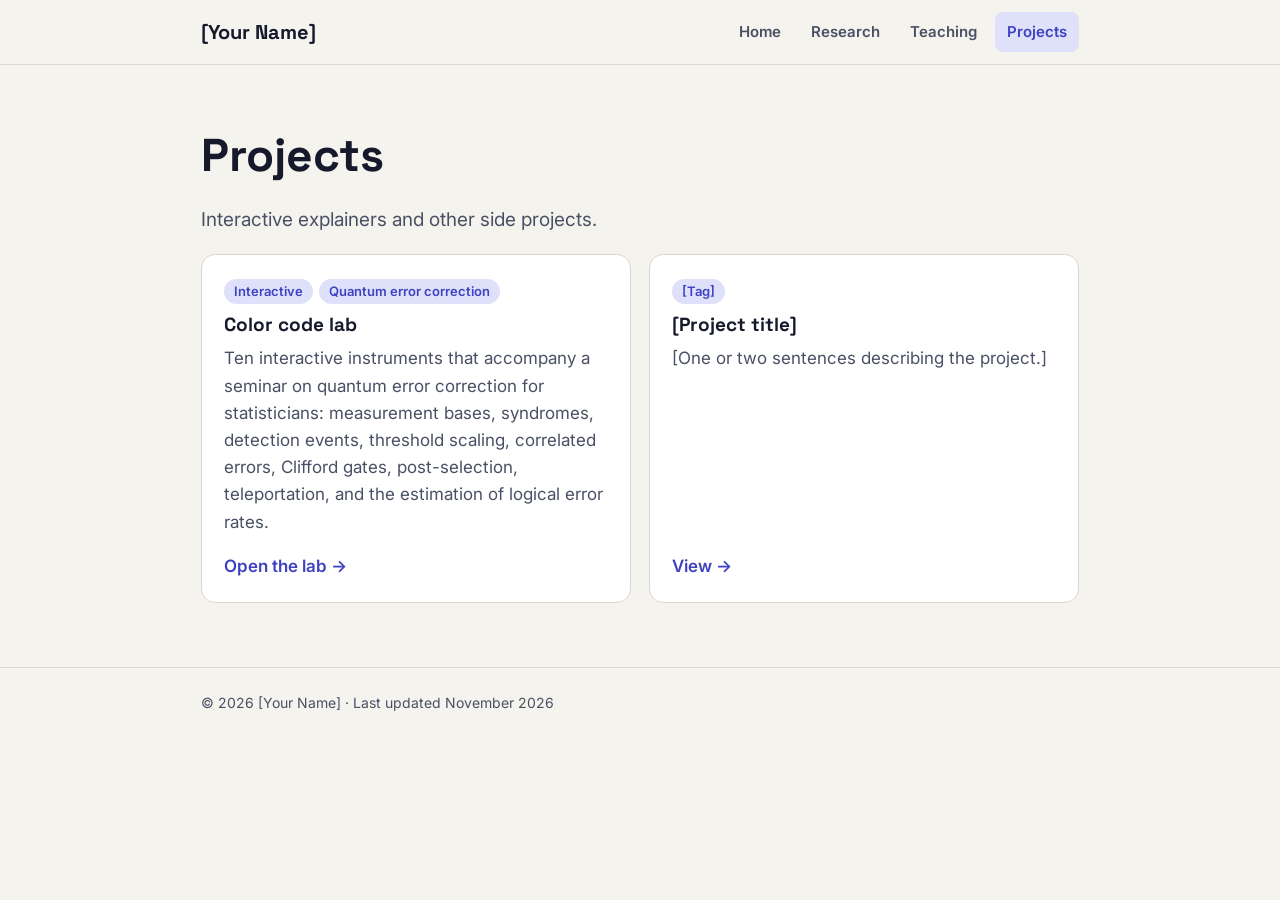
==== projects/index.html @ e616380e "Add files via upload" ====
<!DOCTYPE html>
<html lang="en">
<head>
<meta charset="utf-8">
<meta name="viewport" content="width=device-width, initial-scale=1">
<title>Projects · [Your Name]</title>
<link rel="stylesheet" href="https://fonts.googleapis.com/css2?family=Space+Grotesk:wght@500;700&family=Inter:wght@400;600&display=swap">
<link rel="stylesheet" href="../assets/style.css">
</head>
<body>
<header class="site-header">
  <div class="wrap">
    <a class="site-name" href="../index.html">[Your Name]</a>
    <nav class="site-nav" aria-label="Main">
      <a href="../index.html">Home</a>
      <a href="../research.html">Research</a>
      <a href="../teaching.html">Teaching</a>
      <a href="index.html" aria-current="page">Projects</a>
    </nav>
  </div>
</header>

<main>
  <div class="wrap">
    <h1>Projects</h1>
    <p class="lede">Interactive explainers and other side projects.</p>

    <div class="cards">
      <article class="card">
        <span><span class="tag">Interactive</span><span class="tag">Quantum error correction</span></span>
        <h3>Color code lab</h3>
        <p>Ten interactive instruments that accompany a seminar on quantum error correction for statisticians: measurement bases, syndromes, detection events, threshold scaling, correlated errors, Clifford gates, post-selection, teleportation, and the estimation of logical error rates.</p>
        <a class="more" href="color-code-lab/index.html">Open the lab →</a>
      </article>
      <article class="card">
        <span><span class="tag">[Tag]</span></span>
        <h3>[Project title]</h3>
        <p>[One or two sentences describing the project.]</p>
        <a class="more" href="[link]">View →</a>
      </article>
    </div>
  </div>
</main>

<footer class="site-footer"><div class="wrap">© 2026 [Your Name] · Last updated November 2026</div></footer>
</body>
</html>
---- assets/style.css ----
/* Shared styles for the site. Colours follow the color code lab: paper, ink, indigo accent. */
:root {
  color-scheme: light dark;
  --bg: #F5F3EE;
  --panel: #FFFFFF;
  --ink: #15192B;
  --soft: #4A5064;
  --line: #DAD6CC;
  --accent: #3E41C2;
  --accent-soft: #DFE0FA;
  --max: 980px;
}
@media (prefers-color-scheme: dark) {
  :root {
    --bg: #12151F;
    --panel: #1B2030;
    --ink: #ECEAF3;
    --soft: #B6BBCC;
    --line: #2E3446;
    --accent: #9C9EFF;
    --accent-soft: #2A2D5E;
  }
}
* { box-sizing: border-box; }
html { scroll-padding-top: 80px; }
body {
  margin: 0;
  background: var(--bg);
  color: var(--ink);
  font: 17px/1.6 Inter, system-ui, -apple-system, "Segoe UI", Helvetica, Arial, sans-serif;
}
a { color: var(--accent); }
a:focus-visible, button:focus-visible { outline: 3px solid var(--accent); outline-offset: 2px; }
h1, h2, h3 { font-family: "Space Grotesk", Inter, system-ui, sans-serif; line-height: 1.15; margin: 0 0 0.5em; }
h1 { font-size: clamp(32px, 5vw, 46px); }
h2 { font-size: clamp(24px, 3vw, 30px); margin-top: 1.6em; }
h3 { font-size: 19px; }
p { margin: 0 0 1em; }

.wrap { max-width: var(--max); margin: 0 auto; padding: 0 max(4vw, 18px); }

/* Header and navigation */
.site-header { border-bottom: 1px solid var(--line); background: var(--bg); position: sticky; top: 0; z-index: 10; }
.site-header .wrap { display: flex; align-items: center; justify-content: space-between; gap: 16px; flex-wrap: wrap; min-height: 64px; }
.site-name { font-family: "Space Grotesk", Inter, sans-serif; font-weight: 700; font-size: 20px; color: var(--ink); text-decoration: none; }
.site-nav { display: flex; gap: 6px; flex-wrap: wrap; }
.site-nav a { color: var(--soft); text-decoration: none; padding: 8px 12px; border-radius: 8px; font-weight: 600; font-size: 15px; }
.site-nav a:hover { color: var(--ink); background: var(--accent-soft); }
.site-nav a[aria-current="page"] { color: var(--accent); background: var(--accent-soft); }

main { padding: clamp(32px, 6vw, 64px) 0; }
.lede { font-size: 19px; color: var(--soft); max-width: 62ch; }

/* Home page intro */
.intro { display: grid; grid-template-columns: 200px minmax(0, 1fr); gap: clamp(20px, 4vw, 48px); align-items: start; }
.portrait { width: 200px; height: 200px; border-radius: 16px; background: var(--accent-soft); display: flex; align-items: center; justify-content: center; color: var(--accent); font-weight: 600; text-align: center; padding: 16px; object-fit: cover; }
.links { display: flex; flex-wrap: wrap; gap: 10px; margin-top: 8px; }
.links a { border: 1px solid var(--line); border-radius: 999px; padding: 6px 14px; text-decoration: none; font-weight: 600; font-size: 15px; }

/* Cards and lists */
.cards { display: grid; grid-template-columns: repeat(auto-fit, minmax(260px, 1fr)); gap: 18px; margin-top: 16px; }
.card { background: var(--panel); border: 1px solid var(--line); border-radius: 14px; padding: 22px; display: flex; flex-direction: column; }
.card p { color: var(--soft); }
.card .more { margin-top: auto; font-weight: 600; text-decoration: none; }
.tag { display: inline-block; font-size: 13px; font-weight: 600; color: var(--accent); background: var(--accent-soft); border-radius: 999px; padding: 2px 10px; margin: 0 6px 10px 0; }
.entries { list-style: none; padding: 0; margin: 0; }
.entries li { padding: 16px 0; border-bottom: 1px solid var(--line); }
.entries li:last-child { border-bottom: 0; }
.entries .meta { color: var(--soft); font-size: 15px; }
.news { list-style: none; padding: 0; margin: 0; }
.news li { display: grid; grid-template-columns: 7.5em minmax(0, 1fr); gap: 12px; padding: 8px 0; }
.news time { color: var(--soft); font-variant-numeric: tabular-nums; }

.site-footer { border-top: 1px solid var(--line); color: var(--soft); font-size: 14px; padding: 24px 0 40px; }

@media (max-width: 640px) {
  .intro { grid-template-columns: minmax(0, 1fr); }
  .portrait { width: 140px; height: 140px; }
  .news li { grid-template-columns: minmax(0, 1fr); gap: 0; }
}
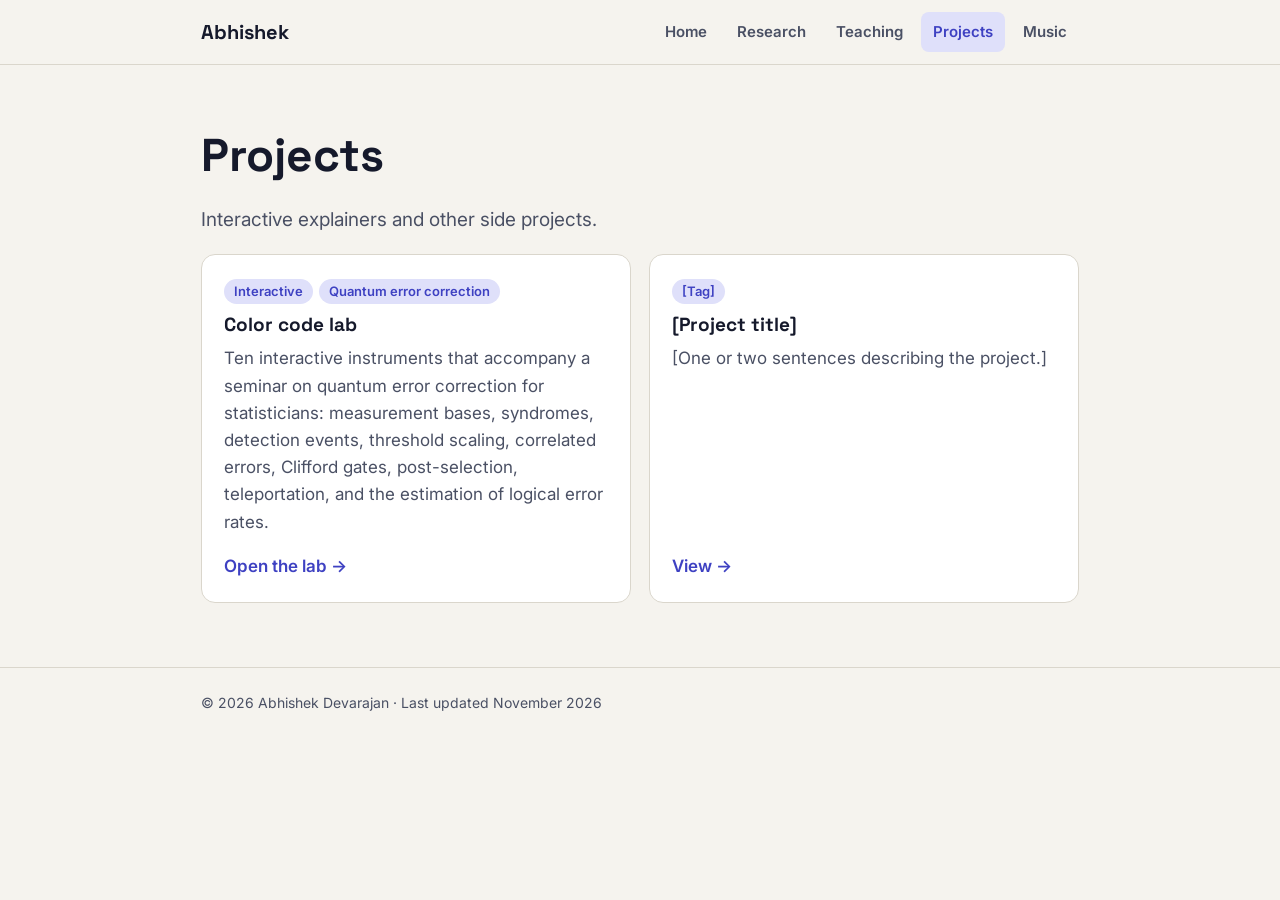
==== commit bdaa7327: "adding new pages" ====
--- a/projects/index.html
+++ b/projects/index.html
@@ -3,19 +3,20 @@
 <head>
 <meta charset="utf-8">
 <meta name="viewport" content="width=device-width, initial-scale=1">
-<title>Projects · [Your Name]</title>
+<title>Projects · Abhishek Devarajan</title>
 <link rel="stylesheet" href="https://fonts.googleapis.com/css2?family=Space+Grotesk:wght@500;700&family=Inter:wght@400;600&display=swap">
 <link rel="stylesheet" href="../assets/style.css">
 </head>
 <body>
 <header class="site-header">
   <div class="wrap">
-    <a class="site-name" href="../index.html">[Your Name]</a>
+    <a class="site-name" href="../index.html">Abhishek</a>
     <nav class="site-nav" aria-label="Main">
       <a href="../index.html">Home</a>
       <a href="../research.html">Research</a>
       <a href="../teaching.html">Teaching</a>
       <a href="index.html" aria-current="page">Projects</a>
+      <a href="../music.html">Music</a>
     </nav>
   </div>
 </header>
@@ -42,6 +43,6 @@
   </div>
 </main>
 
-<footer class="site-footer"><div class="wrap">© 2026 [Your Name] · Last updated November 2026</div></footer>
+<footer class="site-footer"><div class="wrap">© 2026 Abhishek Devarajan · Last updated November 2026</div></footer>
 </body>
 </html>
--- a/assets/style.css
+++ b/assets/style.css
@@ -78,3 +78,18 @@
   .portrait { width: 140px; height: 140px; }
   .news li { grid-template-columns: minmax(0, 1fr); gap: 0; }
 }
+
+/* Primary button (CV) */
+.links a.primary { background: var(--accent); border-color: var(--accent); color: var(--bg); }
+.links a.primary:hover { filter: brightness(1.1); }
+.links a:hover { background: var(--accent-soft); }
+.links a.primary:hover { background: var(--accent); }
+
+/* Music page */
+:root { --warm: #C8601B; --warm-soft: #F8DCCB; }
+@media (prefers-color-scheme: dark) { :root { --warm: #F29A55; --warm-soft: #5C2E15; } }
+.tag.warm { color: var(--warm); background: var(--warm-soft); }
+.embed { background: var(--panel); border: 1px solid var(--line); border-radius: 14px; overflow: hidden; margin: 12px 0 6px; }
+.embed iframe { display: block; width: 100%; border: 0; }
+.embed.placeholder { min-height: 120px; display: flex; align-items: center; justify-content: center; color: var(--soft); font-size: 15px; padding: 20px; text-align: center; border-style: dashed; }
+.section-split { display: grid; grid-template-columns: repeat(auto-fit, minmax(300px, 1fr)); gap: 24px; }
